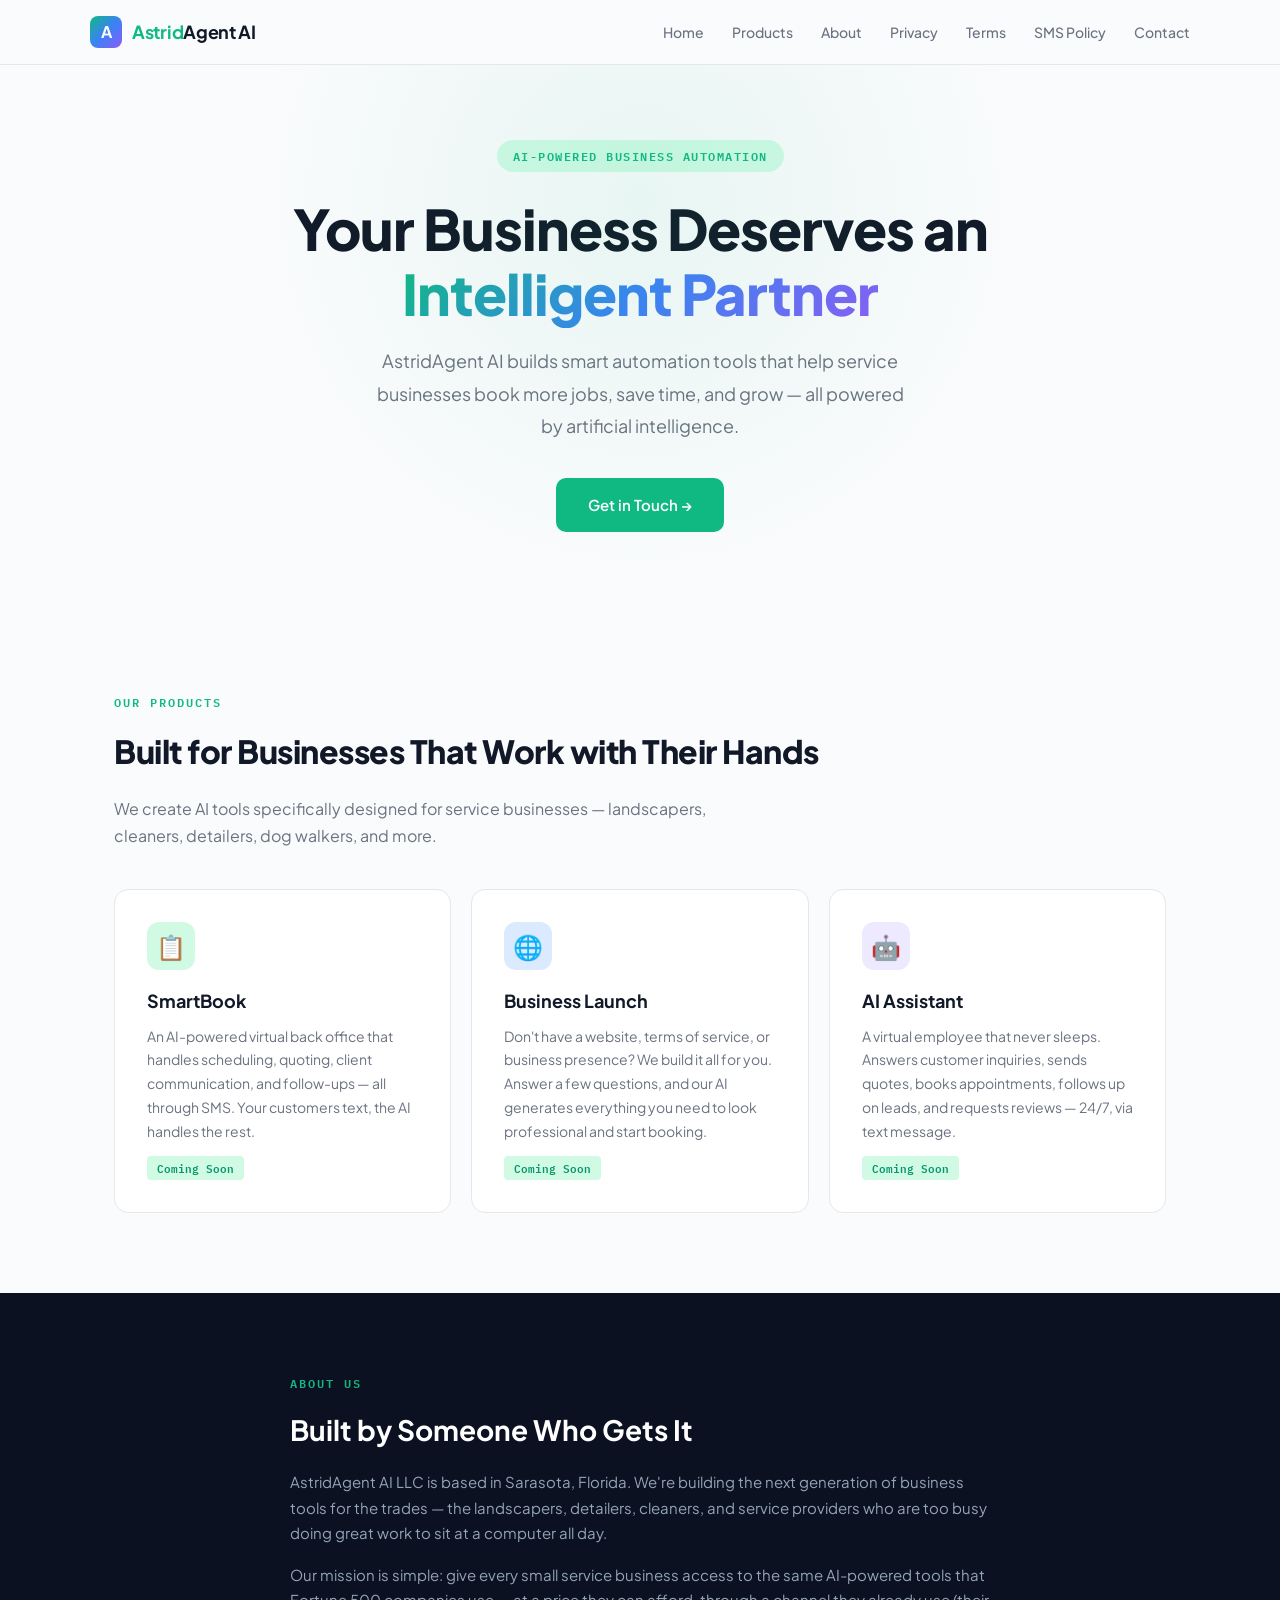
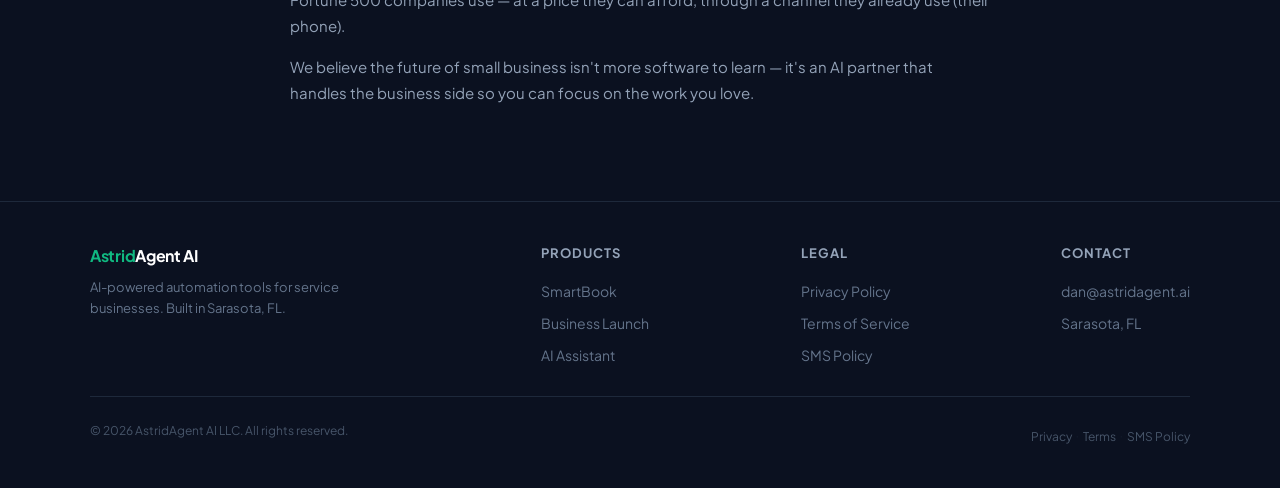
==== index.html @ f40eeb54 "AstridAgent.ai website with privacy, terms, and SMS policy" ====
<!DOCTYPE html>
<html lang="en">
<head>
<meta charset="UTF-8">
<meta name="viewport" content="width=device-width, initial-scale=1.0">
<title>AstridAgent AI — Intelligent Automation for Business</title>
<meta name="description" content="AstridAgent AI builds intelligent automation solutions that help service businesses operate, grow, and scale with AI-powered tools.">
<link href="https://fonts.googleapis.com/css2?family=IBM+Plex+Mono:wght@400;500;600&family=Plus+Jakarta+Sans:wght@300;400;500;600;700;800&display=swap" rel="stylesheet">
<style>
:root{--bg:#FAFBFC;--bg-dark:#0B1120;--card:#FFF;--border:#E5E7EB;--text:#111827;--dim:#6B7280;--light:#9CA3AF;--green:#10B981;--green-d:#059669;--green-l:#D1FAE5;--blue:#3B82F6;--purple:#8B5CF6;--grad:linear-gradient(135deg,#10B981,#3B82F6,#8B5CF6)}
*{margin:0;padding:0;box-sizing:border-box}
body{font-family:'Plus Jakarta Sans',sans-serif;color:var(--text);line-height:1.7;background:var(--bg)}
nav{position:fixed;top:0;width:100%;background:rgba(250,251,252,0.92);backdrop-filter:blur(12px);border-bottom:1px solid var(--border);z-index:1000;padding:0 24px}
.nav-i{max-width:1100px;margin:0 auto;display:flex;justify-content:space-between;align-items:center;height:64px}
.nav-l{display:flex;align-items:center;gap:10px;text-decoration:none;color:var(--text)}
.nav-l-i{width:32px;height:32px;background:var(--grad);border-radius:8px;display:flex;align-items:center;justify-content:center;color:#fff;font-weight:700;font-size:16px}
.nav-l-t{font-weight:700;font-size:18px;letter-spacing:-0.3px}
.nav-l-t span{color:var(--green)}
.nav-k{display:flex;gap:28px;list-style:none}
.nav-k a{text-decoration:none;color:var(--dim);font-size:14px;font-weight:500;transition:color 0.15s}
.nav-k a:hover{color:var(--text)}
.ham{display:none;background:none;border:none;font-size:24px;cursor:pointer;color:var(--text)}
.hero{padding:140px 24px 80px;text-align:center;position:relative;overflow:hidden}
.hero::before{content:'';position:absolute;top:-200px;left:50%;transform:translateX(-50%);width:800px;height:800px;background:radial-gradient(circle,rgba(16,185,129,0.08),transparent 70%);pointer-events:none}
.h-b{display:inline-block;font-family:'IBM Plex Mono',monospace;font-size:12px;font-weight:600;letter-spacing:1.5px;text-transform:uppercase;color:var(--green);background:var(--green-l);padding:6px 16px;border-radius:20px;margin-bottom:24px}
.hero h1{font-size:clamp(36px,5vw,56px);font-weight:800;letter-spacing:-1px;line-height:1.15;max-width:700px;margin:0 auto 20px}
.hero h1 .gr{background:var(--grad);-webkit-background-clip:text;-webkit-text-fill-color:transparent}
.hero p{font-size:18px;color:var(--dim);max-width:550px;margin:0 auto 36px;line-height:1.8}
.cta{display:inline-flex;align-items:center;gap:8px;padding:14px 32px;background:var(--green);color:#fff;border:none;border-radius:10px;font-size:15px;font-weight:600;text-decoration:none;transition:background 0.2s;cursor:pointer;font-family:'Plus Jakarta Sans',sans-serif}
.cta:hover{background:var(--green-d)}
.sec{padding:80px 24px;max-width:1100px;margin:0 auto}
.sec-l{font-family:'IBM Plex Mono',monospace;font-size:12px;font-weight:600;letter-spacing:2px;text-transform:uppercase;color:var(--green);margin-bottom:12px}
.sec h2{font-size:32px;font-weight:800;letter-spacing:-0.5px;margin-bottom:16px}
.sec>p{font-size:16px;color:var(--dim);max-width:600px;margin-bottom:40px}
.pg{display:grid;grid-template-columns:repeat(auto-fit,minmax(300px,1fr));gap:20px}
.pc{background:var(--card);border:1px solid var(--border);border-radius:14px;padding:32px;transition:border-color 0.2s,box-shadow 0.2s}
.pc:hover{border-color:var(--green);box-shadow:0 8px 30px rgba(16,185,129,0.08)}
.pi{width:48px;height:48px;border-radius:12px;display:flex;align-items:center;justify-content:center;font-size:24px;margin-bottom:16px}
.pi.g{background:var(--green-l)}.pi.b{background:#DBEAFE}.pi.p{background:#EDE9FE}
.pc h3{font-size:18px;font-weight:700;margin-bottom:8px}
.pc p{font-size:14px;color:var(--dim)}
.pt{display:inline-block;font-family:'IBM Plex Mono',monospace;font-size:11px;font-weight:600;padding:3px 10px;border-radius:4px;margin-top:12px;background:var(--green-l);color:var(--green-d)}
.about{background:var(--bg-dark);color:#fff;padding:80px 24px}
.about-i{max-width:700px;margin:0 auto}
.about-i .sec-l{color:var(--green)}
.about-i h2{color:#fff;font-size:28px;margin-bottom:16px}
.about-i p{color:#94A3B8;font-size:15px;margin-bottom:16px}
footer{background:var(--bg-dark);border-top:1px solid #1E293B;padding:40px 24px}
.f-i{max-width:1100px;margin:0 auto;display:flex;justify-content:space-between;align-items:flex-start;flex-wrap:wrap;gap:32px}
.f-b{max-width:300px}
.f-b p{font-size:13px;color:#64748B;line-height:1.6;margin-top:8px}
.f-l h4{font-size:13px;font-weight:700;color:#94A3B8;text-transform:uppercase;letter-spacing:1px;margin-bottom:12px}
.f-l a{display:block;font-size:14px;color:#64748B;text-decoration:none;padding:4px 0;transition:color 0.15s}
.f-l a:hover{color:#fff}
.f-bt{max-width:1100px;margin:24px auto 0;padding-top:24px;border-top:1px solid #1E293B;display:flex;justify-content:space-between;flex-wrap:wrap;gap:12px}
.f-bt p,.f-bt a{font-size:12px;color:#475569;text-decoration:none}
.f-bt a:hover{color:#94A3B8}
.lp{padding:100px 24px 80px;max-width:800px;margin:0 auto;display:none}
.lp.active{display:block}
.lp h1{font-size:32px;font-weight:800;margin-bottom:8px}
.lp .up{font-size:13px;color:var(--light);margin-bottom:32px}
.lp h2{font-size:20px;font-weight:700;margin-top:32px;margin-bottom:12px}
.lp p,.lp li{font-size:15px;color:var(--dim);margin-bottom:12px;line-height:1.8}
.lp ul{padding-left:24px;margin-bottom:16px}
.lp li{margin-bottom:6px}
#page-home{display:block}
.pgc{display:none}.pgc.active{display:block}
@media(max-width:768px){.nav-k{display:none}.ham{display:block}.nav-k.open{display:flex;flex-direction:column;position:absolute;top:64px;left:0;right:0;background:var(--bg);border-bottom:1px solid var(--border);padding:16px 24px;gap:16px}.f-i{flex-direction:column}}
</style>
</head>
<body>
<nav><div class="nav-i">
<a href="#" class="nav-l" onclick="sp('home')"><div class="nav-l-i">A</div><div class="nav-l-t"><span>Astrid</span>Agent AI</div></a>
<ul class="nav-k" id="nk">
<li><a href="#" onclick="sp('home')">Home</a></li>
<li><a href="#products">Products</a></li>
<li><a href="#about">About</a></li>
<li><a href="#" onclick="sp('privacy')">Privacy</a></li>
<li><a href="#" onclick="sp('terms')">Terms</a></li>
<li><a href="#" onclick="sp('sms')">SMS Policy</a></li>
<li><a href="mailto:dan@astridagent.ai">Contact</a></li>
</ul>
<button class="ham" onclick="document.getElementById('nk').classList.toggle('open')">&#9776;</button>
</div></nav>

<div id="page-home" class="pgc active">
<section class="hero">
<div class="h-b">AI-Powered Business Automation</div>
<h1>Your Business Deserves an <span class="gr">Intelligent Partner</span></h1>
<p>AstridAgent AI builds smart automation tools that help service businesses book more jobs, save time, and grow — all powered by artificial intelligence.</p>
<a href="mailto:dan@astridagent.ai" class="cta">Get in Touch &rarr;</a>
</section>
<section class="sec" id="products">
<div class="sec-l">Our Products</div>
<h2>Built for Businesses That Work with Their Hands</h2>
<p>We create AI tools specifically designed for service businesses — landscapers, cleaners, detailers, dog walkers, and more.</p>
<div class="pg">
<div class="pc"><div class="pi g">📋</div><h3>SmartBook</h3><p>An AI-powered virtual back office that handles scheduling, quoting, client communication, and follow-ups — all through SMS. Your customers text, the AI handles the rest.</p><span class="pt">Coming Soon</span></div>
<div class="pc"><div class="pi b">🌐</div><h3>Business Launch</h3><p>Don't have a website, terms of service, or business presence? We build it all for you. Answer a few questions, and our AI generates everything you need to look professional and start booking.</p><span class="pt">Coming Soon</span></div>
<div class="pc"><div class="pi p">🤖</div><h3>AI Assistant</h3><p>A virtual employee that never sleeps. Answers customer inquiries, sends quotes, books appointments, follows up on leads, and requests reviews — 24/7, via text message.</p><span class="pt">Coming Soon</span></div>
</div>
</section>
<section class="about" id="about"><div class="about-i">
<div class="sec-l">About Us</div>
<h2>Built by Someone Who Gets It</h2>
<p>AstridAgent AI LLC is based in Sarasota, Florida. We're building the next generation of business tools for the trades — the landscapers, detailers, cleaners, and service providers who are too busy doing great work to sit at a computer all day.</p>
<p>Our mission is simple: give every small service business access to the same AI-powered tools that Fortune 500 companies use — at a price they can afford, through a channel they already use (their phone).</p>
<p>We believe the future of small business isn't more software to learn — it's an AI partner that handles the business side so you can focus on the work you love.</p>
</div></section>
</div>

<div id="page-privacy" class="pgc lp">
<h1>Privacy Policy</h1>
<p class="up">Last Updated: March 29, 2026</p>
<p>AstridAgent AI LLC ("AstridAgent AI," "we," "our," or "us") is committed to protecting the privacy of our users, customers, and website visitors. This Privacy Policy explains how we collect, use, disclose, and safeguard your information when you visit our website at astridagent.ai, use our products and services (including SmartBook), or communicate with us via SMS, email, or other channels.</p>
<h2>1. Information We Collect</h2>
<p>We may collect the following types of information:</p>
<ul>
<li><strong>Personal Information:</strong> Name, email address, phone number, business name, business address, and other information you provide when signing up for our services or contacting us.</li>
<li><strong>Business Information:</strong> Services offered, pricing, service area, business hours, and other operational data provided during onboarding.</li>
<li><strong>Communication Data:</strong> SMS messages, chat logs, and other communications processed through our platform in the course of providing our services.</li>
<li><strong>Usage Data:</strong> Information about how you interact with our website and services, including IP address, browser type, pages visited, and access times.</li>
<li><strong>Device Information:</strong> Information about the device you use to access our services, including device type, operating system, and unique device identifiers.</li>
</ul>
<h2>2. How We Use Your Information</h2>
<p>We use the information we collect to:</p>
<ul>
<li>Provide, operate, and maintain our products and services</li>
<li>Process and manage your account and subscriptions</li>
<li>Send and receive SMS messages on behalf of your business</li>
<li>Generate AI-powered responses, quotes, and scheduling for your customers</li>
<li>Improve our products, services, and user experience</li>
<li>Communicate with you about your account, updates, and support</li>
<li>Comply with legal obligations and enforce our terms of service</li>
<li>Detect, prevent, and address technical issues or fraudulent activity</li>
</ul>
<h2>3. SMS/Messaging Data</h2>
<p>Our services involve sending and receiving SMS messages on behalf of businesses that use our platform:</p>
<ul>
<li>SMS messages sent and received through our platform are stored securely to provide service continuity and conversation context.</li>
<li>Message content may be processed by AI systems to generate appropriate responses, schedule appointments, and provide quotes.</li>
<li>We do not sell SMS message data to third parties.</li>
<li>We do not use SMS message content for advertising purposes.</li>
<li>Message data is retained for as long as the business account is active, plus a reasonable period for compliance and record-keeping.</li>
<li>End users may request deletion of their data by contacting us at dan@astridagent.ai.</li>
</ul>
<h2>4. How We Share Your Information</h2>
<p>We may share your information in the following circumstances:</p>
<ul>
<li><strong>Service Providers:</strong> We work with third-party services including Twilio (SMS delivery), Anthropic (AI processing), and cloud hosting providers to deliver our services.</li>
<li><strong>Legal Requirements:</strong> We may disclose information if required by law, regulation, legal process, or governmental request.</li>
<li><strong>Business Transfers:</strong> In the event of a merger, acquisition, or sale of assets, your information may be transferred to the acquiring entity.</li>
<li><strong>With Your Consent:</strong> We may share information when you give us explicit permission.</li>
</ul>
<p>We do not sell, rent, or trade your personal information to third parties for marketing purposes.</p>
<h2>5. Data Security</h2>
<p>We implement appropriate technical and organizational security measures to protect your information against unauthorized access, alteration, disclosure, or destruction. These include encryption in transit and at rest, access controls, and regular security assessments. However, no method of transmission over the Internet is 100% secure.</p>
<h2>6. Data Retention</h2>
<p>We retain your information for as long as your account is active or as needed to provide our services. We may retain information as necessary to comply with legal obligations, resolve disputes, and enforce our agreements.</p>
<h2>7. Your Rights</h2>
<p>You have the right to:</p>
<ul>
<li>Access, correct, or delete your personal information</li>
<li>Opt out of SMS communications at any time by replying STOP</li>
<li>Request a copy of the data we hold about you</li>
<li>Withdraw consent for data processing where applicable</li>
</ul>
<p>To exercise any of these rights, contact us at dan@astridagent.ai.</p>
<h2>8. Children's Privacy</h2>
<p>Our services are not directed to individuals under the age of 18. We do not knowingly collect personal information from children.</p>
<h2>9. Changes to This Policy</h2>
<p>We may update this Privacy Policy from time to time. We will notify you of material changes by posting the new Privacy Policy on this page and updating the "Last Updated" date.</p>
<h2>10. Contact Us</h2>
<p>AstridAgent AI LLC<br>Sarasota, FL<br>Email: dan@astridagent.ai</p>
</div>

<div id="page-terms" class="pgc lp">
<h1>Terms of Service</h1>
<p class="up">Last Updated: March 29, 2026</p>
<p>Welcome to AstridAgent AI. These Terms of Service ("Terms") govern your access to and use of the services, products, and websites operated by AstridAgent AI LLC ("AstridAgent AI," "we," "our," or "us"), including the SmartBook platform and related services.</p>
<p>By accessing or using our services, you agree to be bound by these Terms. If you do not agree, do not use our services.</p>
<h2>1. Services</h2>
<p>AstridAgent AI provides AI-powered business automation tools for service businesses, including but not limited to: automated SMS-based scheduling and booking, AI-powered customer communication, quote generation, website generation, and business operations management.</p>
<h2>2. Account Registration</h2>
<p>To use our services, you must create an account and provide accurate, complete, and current information. You are responsible for maintaining the confidentiality of your account credentials and for all activities under your account.</p>
<h2>3. Acceptable Use</h2>
<p>You agree to use our services only for lawful purposes. You agree not to:</p>
<ul>
<li>Use our services for spam, unsolicited messaging, or any activity that violates TCPA and 10DLC requirements</li>
<li>Send messages to individuals who have not provided consent</li>
<li>Use our services to harass, abuse, or harm others</li>
<li>Attempt unauthorized access to our systems</li>
<li>Use our services for illegal or fraudulent activity</li>
<li>Reverse engineer or disassemble any aspect of our services</li>
</ul>
<h2>4. SMS Messaging Terms</h2>
<p>Our platform sends SMS messages on behalf of businesses. By using our SMS features:</p>
<ul>
<li>You confirm you have obtained proper consent from all message recipients per TCPA, CTIA, and carrier requirements</li>
<li>You agree to honor all opt-out requests promptly (STOP to unsubscribe)</li>
<li>You acknowledge standard message and data rates may apply to recipients</li>
<li>You agree not to send prohibited content including SHAFT content (Sex, Hate, Alcohol, Firearms, Tobacco) unless explicitly permitted</li>
<li>You understand message delivery is subject to carrier policies and cannot be guaranteed</li>
</ul>
<h2>5. Fees and Payment</h2>
<p>Certain features require payment. All fees are described on our website or in your service agreement. Fees are non-refundable except as required by law. We reserve the right to change fees upon reasonable notice.</p>
<h2>6. Intellectual Property</h2>
<p>Our services, including software, content, design, and documentation, are owned by AstridAgent AI LLC and protected by intellectual property laws. You retain ownership of all data and content you provide through our services.</p>
<h2>7. AI-Generated Content</h2>
<p>Our services use artificial intelligence to generate responses, content, and documents. While we strive for accuracy, AI-generated content may contain errors. You are responsible for reviewing and approving all AI-generated content before use.</p>
<h2>8. Limitation of Liability</h2>
<p>TO THE MAXIMUM EXTENT PERMITTED BY LAW, ASTRIDAGENT AI LLC SHALL NOT BE LIABLE FOR ANY INDIRECT, INCIDENTAL, SPECIAL, CONSEQUENTIAL, OR PUNITIVE DAMAGES ARISING FROM YOUR USE OF OUR SERVICES. OUR TOTAL LIABILITY SHALL NOT EXCEED THE AMOUNT YOU PAID US IN THE TWELVE MONTHS PRECEDING THE CLAIM.</p>
<h2>9. Disclaimer of Warranties</h2>
<p>OUR SERVICES ARE PROVIDED "AS IS" AND "AS AVAILABLE" WITHOUT WARRANTIES OF ANY KIND, EITHER EXPRESS OR IMPLIED.</p>
<h2>10. Termination</h2>
<p>We may suspend or terminate your access at any time for breach of these Terms. You may terminate your account by contacting dan@astridagent.ai.</p>
<h2>11. Governing Law</h2>
<p>These Terms are governed by the laws of the State of Florida. Disputes shall be resolved in courts located in Sarasota County, Florida.</p>
<h2>12. Changes</h2>
<p>We may modify these Terms at any time. Continued use after changes constitutes acceptance.</p>
<h2>13. Contact</h2>
<p>AstridAgent AI LLC<br>Sarasota, FL<br>Email: dan@astridagent.ai</p>
</div>

<div id="page-sms" class="pgc lp">
<h1>SMS Messaging Policy</h1>
<p class="up">Last Updated: March 29, 2026</p>
<p>This SMS Messaging Policy describes how AstridAgent AI LLC and its products (including SmartBook) use SMS text messaging to communicate with end users on behalf of the businesses that use our platform.</p>
<h2>1. SMS Consent</h2>
<p>By providing your phone number and sending a text message to a business powered by AstridAgent AI / SmartBook, you consent to receive SMS messages related to:</p>
<ul>
<li>Appointment and service scheduling confirmations</li>
<li>Service quotes and estimates</li>
<li>Appointment reminders</li>
<li>Follow-up communications related to completed services</li>
<li>Responses to your inquiries</li>
<li>Review requests</li>
</ul>
<h2>2. Message Frequency</h2>
<p>Message frequency varies based on your interactions. Automated reminders are typically limited to 1-2 messages per scheduled appointment.</p>
<h2>3. Opting Out</h2>
<p>You can opt out at any time by replying <strong>STOP</strong> to any message. You will receive one confirmation and no further messages. To resume, text <strong>START</strong>.</p>
<h2>4. Help</h2>
<p>For help, reply <strong>HELP</strong> to any message, or contact dan@astridagent.ai.</p>
<h2>5. Costs</h2>
<p>Standard message and data rates may apply. AstridAgent AI does not charge end users for receiving SMS messages.</p>
<h2>6. Carriers</h2>
<p>Messages are sent via major US carriers including AT&T, T-Mobile, Verizon, and Sprint. Delivery is subject to carrier availability.</p>
<h2>7. Privacy</h2>
<p>Your phone number and message data are handled per our <a href="#" onclick="sp('privacy')">Privacy Policy</a>. We do not sell or share your phone number with third parties for marketing.</p>
<h2>8. Contact</h2>
<p>AstridAgent AI LLC<br>Sarasota, FL<br>Email: dan@astridagent.ai<br>Website: https://astridagent.ai</p>
</div>

<footer>
<div class="f-i">
<div class="f-b"><div class="nav-l-t" style="color:#fff;font-size:16px"><span style="color:#10B981">Astrid</span>Agent AI</div><p>AI-powered automation tools for service businesses. Built in Sarasota, FL.</p></div>
<div class="f-l"><h4>Products</h4><a href="#" onclick="sp('home')">SmartBook</a><a href="#" onclick="sp('home')">Business Launch</a><a href="#" onclick="sp('home')">AI Assistant</a></div>
<div class="f-l"><h4>Legal</h4><a href="#" onclick="sp('privacy')">Privacy Policy</a><a href="#" onclick="sp('terms')">Terms of Service</a><a href="#" onclick="sp('sms')">SMS Policy</a></div>
<div class="f-l"><h4>Contact</h4><a href="mailto:dan@astridagent.ai">dan@astridagent.ai</a><a href="#">Sarasota, FL</a></div>
</div>
<div class="f-bt"><p>&copy; 2026 AstridAgent AI LLC. All rights reserved.</p><div><a href="#" onclick="sp('privacy')">Privacy</a> &middot; <a href="#" onclick="sp('terms')">Terms</a> &middot; <a href="#" onclick="sp('sms')">SMS Policy</a></div></div>
</footer>
<script>function sp(p){document.querySelectorAll('.pgc').forEach(e=>e.classList.remove('active'));document.getElementById('page-'+p).classList.add('active');window.scrollTo({top:0,behavior:'smooth'});document.getElementById('nk').classList.remove('open')}</script>
</body>
</html>
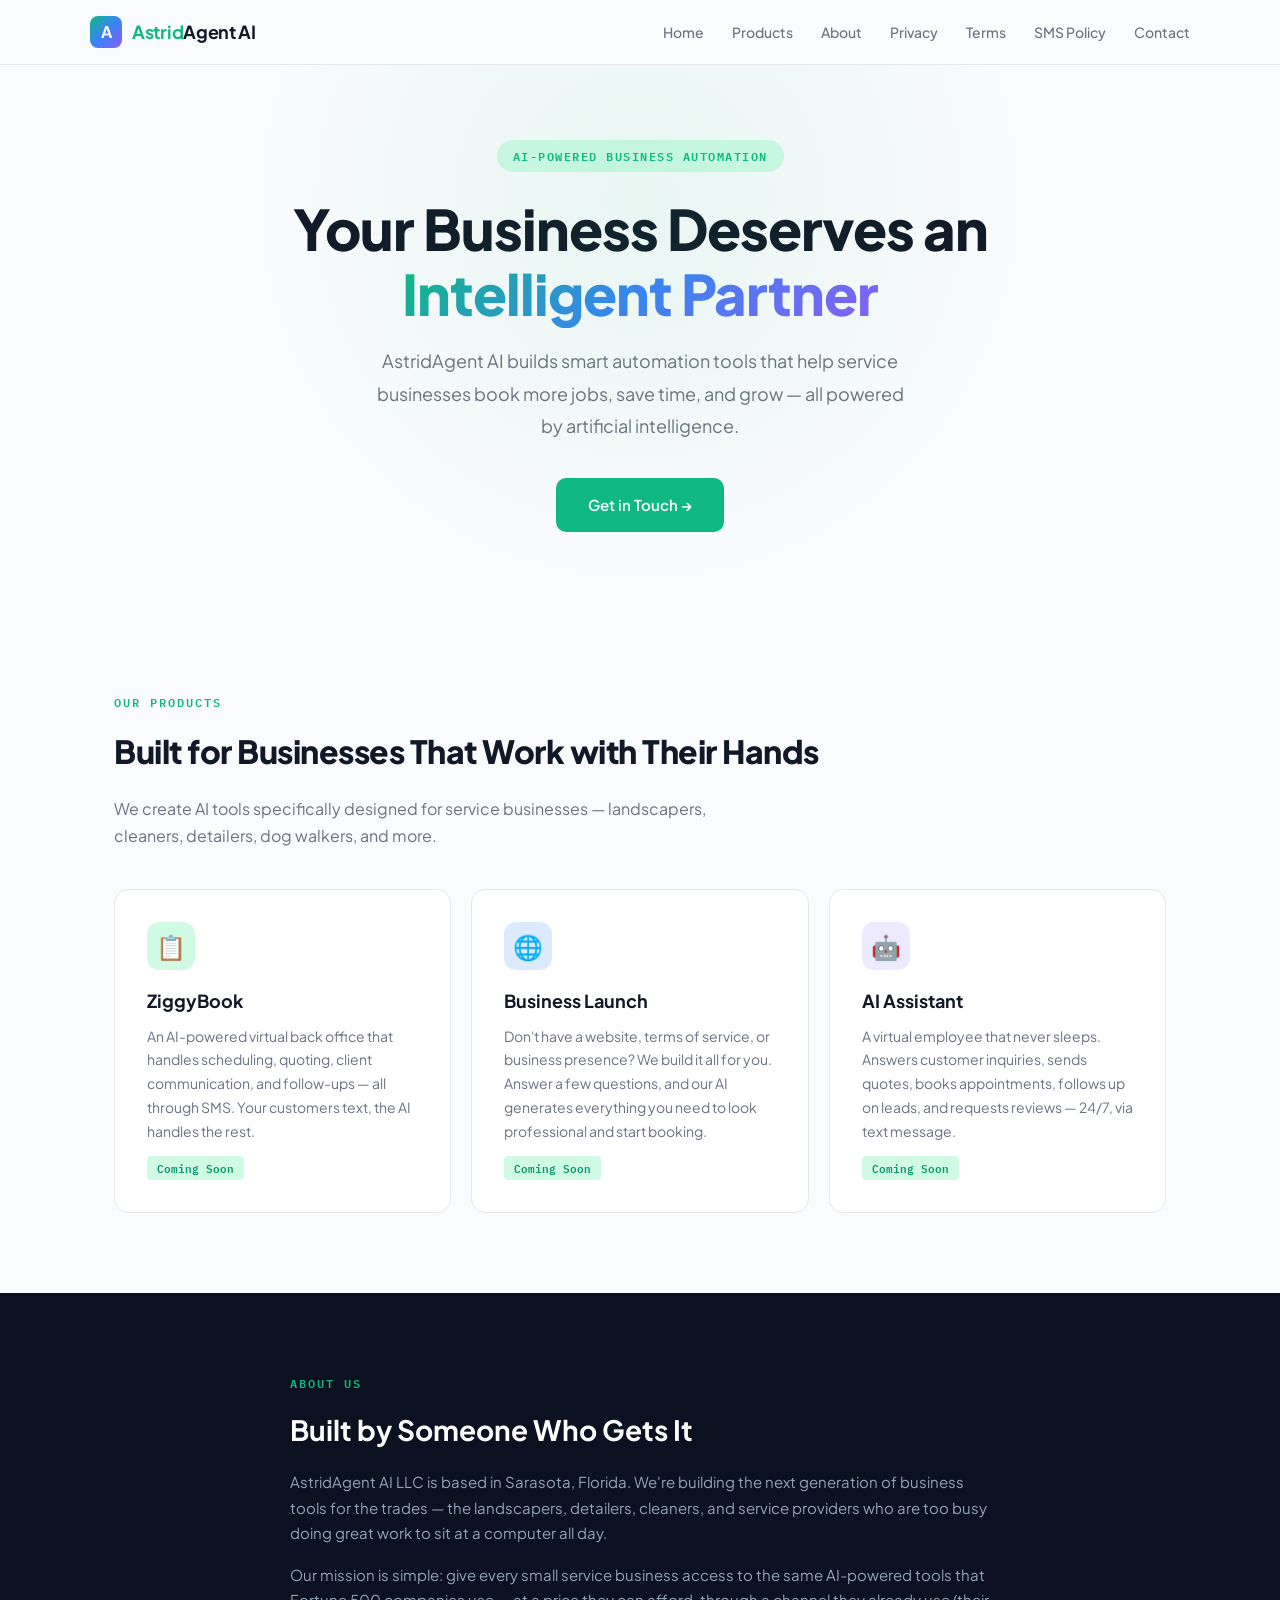
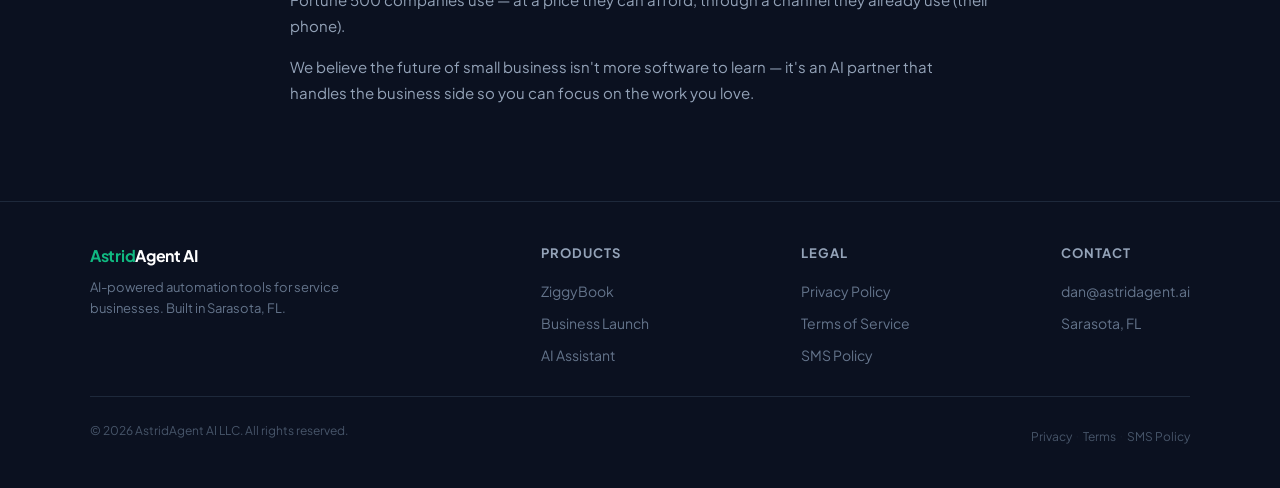
==== commit 07512258: "Policies: A2P 10DLC compliance fixes + SmartBook → ZiggyBook rebrand The privacy / terms / SMS-polic" ====
--- a/index.html
+++ b/index.html
@@ -95,7 +95,7 @@
 <h2>Built for Businesses That Work with Their Hands</h2>
 <p>We create AI tools specifically designed for service businesses — landscapers, cleaners, detailers, dog walkers, and more.</p>
 <div class="pg">
-<div class="pc"><div class="pi g">📋</div><h3>SmartBook</h3><p>An AI-powered virtual back office that handles scheduling, quoting, client communication, and follow-ups — all through SMS. Your customers text, the AI handles the rest.</p><span class="pt">Coming Soon</span></div>
+<div class="pc"><div class="pi g">📋</div><h3>ZiggyBook</h3><p>An AI-powered virtual back office that handles scheduling, quoting, client communication, and follow-ups — all through SMS. Your customers text, the AI handles the rest.</p><span class="pt">Coming Soon</span></div>
 <div class="pc"><div class="pi b">🌐</div><h3>Business Launch</h3><p>Don't have a website, terms of service, or business presence? We build it all for you. Answer a few questions, and our AI generates everything you need to look professional and start booking.</p><span class="pt">Coming Soon</span></div>
 <div class="pc"><div class="pi p">🤖</div><h3>AI Assistant</h3><p>A virtual employee that never sleeps. Answers customer inquiries, sends quotes, books appointments, follows up on leads, and requests reviews — 24/7, via text message.</p><span class="pt">Coming Soon</span></div>
 </div>
@@ -111,8 +111,8 @@
 
 <div id="page-privacy" class="pgc lp">
 <h1>Privacy Policy</h1>
-<p class="up">Last Updated: March 29, 2026</p>
-<p>AstridAgent AI LLC ("AstridAgent AI," "we," "our," or "us") is committed to protecting the privacy of our users, customers, and website visitors. This Privacy Policy explains how we collect, use, disclose, and safeguard your information when you visit our website at astridagent.ai, use our products and services (including SmartBook), or communicate with us via SMS, email, or other channels.</p>
+<p class="up">Last Updated: May 9, 2026</p>
+<p>AstridAgent AI LLC ("AstridAgent AI," "we," "our," or "us") is committed to protecting the privacy of our users, customers, and website visitors. This Privacy Policy explains how we collect, use, disclose, and safeguard your information when you visit our website at astridagent.ai, use our products and services (including ZiggyBook), or communicate with us via SMS, email, or other channels.</p>
 <h2>1. Information We Collect</h2>
 <p>We may collect the following types of information:</p>
 <ul>
@@ -153,6 +153,7 @@
 <li><strong>With Your Consent:</strong> We may share information when you give us explicit permission.</li>
 </ul>
 <p>We do not sell, rent, or trade your personal information to third parties for marketing purposes.</p>
+<p><strong>Mobile information and SMS opt-in consent are treated separately and never shared.</strong> Your phone number, the content of your SMS messages with an AstridAgent AI / ZiggyBook number, and the record of your opt-in consent are excluded from any of the data-sharing categories described above. This information will not be shared or sold to third parties or affiliates for marketing or promotional purposes — ever, at any time. This carve-out applies to the entire CTIA category of "text messaging originator opt-in data and consent."</p>
 <h2>5. Data Security</h2>
 <p>We implement appropriate technical and organizational security measures to protect your information against unauthorized access, alteration, disclosure, or destruction. These include encryption in transit and at rest, access controls, and regular security assessments. However, no method of transmission over the Internet is 100% secure.</p>
 <h2>6. Data Retention</h2>
@@ -176,8 +177,8 @@
 
 <div id="page-terms" class="pgc lp">
 <h1>Terms of Service</h1>
-<p class="up">Last Updated: March 29, 2026</p>
-<p>Welcome to AstridAgent AI. These Terms of Service ("Terms") govern your access to and use of the services, products, and websites operated by AstridAgent AI LLC ("AstridAgent AI," "we," "our," or "us"), including the SmartBook platform and related services.</p>
+<p class="up">Last Updated: May 9, 2026</p>
+<p>Welcome to AstridAgent AI. These Terms of Service ("Terms") govern your access to and use of the services, products, and websites operated by AstridAgent AI LLC ("AstridAgent AI," "we," "our," or "us"), including the ZiggyBook platform and related services.</p>
 <p>By accessing or using our services, you agree to be bound by these Terms. If you do not agree, do not use our services.</p>
 <h2>1. Services</h2>
 <p>AstridAgent AI provides AI-powered business automation tools for service businesses, including but not limited to: automated SMS-based scheduling and booking, AI-powered customer communication, quote generation, website generation, and business operations management.</p>
@@ -198,10 +199,11 @@
 <ul>
 <li>You confirm you have obtained proper consent from all message recipients per TCPA, CTIA, and carrier requirements</li>
 <li>You agree to honor all opt-out requests promptly (STOP to unsubscribe)</li>
-<li>You acknowledge standard message and data rates may apply to recipients</li>
+<li>You acknowledge message and data rates may apply to recipients</li>
 <li>You agree not to send prohibited content including SHAFT content (Sex, Hate, Alcohol, Firearms, Tobacco) unless explicitly permitted</li>
 <li>You understand message delivery is subject to carrier policies and cannot be guaranteed</li>
 </ul>
+<p>Carriers are not liable for any delayed or undelivered messages.</p>
 <h2>5. Fees and Payment</h2>
 <p>Certain features require payment. All fees are described on our website or in your service agreement. Fees are non-refundable except as required by law. We reserve the right to change fees upon reasonable notice.</p>
 <h2>6. Intellectual Property</h2>
@@ -224,10 +226,10 @@
 
 <div id="page-sms" class="pgc lp">
 <h1>SMS Messaging Policy</h1>
-<p class="up">Last Updated: March 29, 2026</p>
-<p>This SMS Messaging Policy describes how AstridAgent AI LLC and its products (including SmartBook) use SMS text messaging to communicate with end users on behalf of the businesses that use our platform.</p>
+<p class="up">Last Updated: May 9, 2026</p>
+<p>This SMS Messaging Policy describes how AstridAgent AI LLC and its products (including ZiggyBook) use SMS text messaging to communicate with end users on behalf of the businesses that use our platform.</p>
 <h2>1. SMS Consent</h2>
-<p>By providing your phone number and sending a text message to a business powered by AstridAgent AI / SmartBook, you consent to receive SMS messages related to:</p>
+<p>By providing your phone number and sending a text message to a business powered by AstridAgent AI / ZiggyBook, you consent to receive SMS messages related to:</p>
 <ul>
 <li>Appointment and service scheduling confirmations</li>
 <li>Service quotes and estimates</li>
@@ -243,9 +245,9 @@
 <h2>4. Help</h2>
 <p>For help, reply <strong>HELP</strong> to any message, or contact dan@astridagent.ai.</p>
 <h2>5. Costs</h2>
-<p>Standard message and data rates may apply. AstridAgent AI does not charge end users for receiving SMS messages.</p>
+<p>Message and data rates may apply. AstridAgent AI does not charge end users for receiving SMS messages; any message or data charges come from your mobile carrier under your existing phone plan.</p>
 <h2>6. Carriers</h2>
-<p>Messages are sent via major US carriers including AT&T, T-Mobile, Verizon, and Sprint. Delivery is subject to carrier availability.</p>
+<p>Messages are sent via major US carriers including AT&T, T-Mobile, and Verizon. Delivery is subject to carrier availability.</p>
 <h2>7. Privacy</h2>
 <p>Your phone number and message data are handled per our <a href="#" onclick="sp('privacy')">Privacy Policy</a>. We do not sell or share your phone number with third parties for marketing.</p>
 <h2>8. Contact</h2>
@@ -255,7 +257,7 @@
 <footer>
 <div class="f-i">
 <div class="f-b"><div class="nav-l-t" style="color:#fff;font-size:16px"><span style="color:#10B981">Astrid</span>Agent AI</div><p>AI-powered automation tools for service businesses. Built in Sarasota, FL.</p></div>
-<div class="f-l"><h4>Products</h4><a href="#" onclick="sp('home')">SmartBook</a><a href="#" onclick="sp('home')">Business Launch</a><a href="#" onclick="sp('home')">AI Assistant</a></div>
+<div class="f-l"><h4>Products</h4><a href="#" onclick="sp('home')">ZiggyBook</a><a href="#" onclick="sp('home')">Business Launch</a><a href="#" onclick="sp('home')">AI Assistant</a></div>
 <div class="f-l"><h4>Legal</h4><a href="#" onclick="sp('privacy')">Privacy Policy</a><a href="#" onclick="sp('terms')">Terms of Service</a><a href="#" onclick="sp('sms')">SMS Policy</a></div>
 <div class="f-l"><h4>Contact</h4><a href="mailto:dan@astridagent.ai">dan@astridagent.ai</a><a href="#">Sarasota, FL</a></div>
 </div>
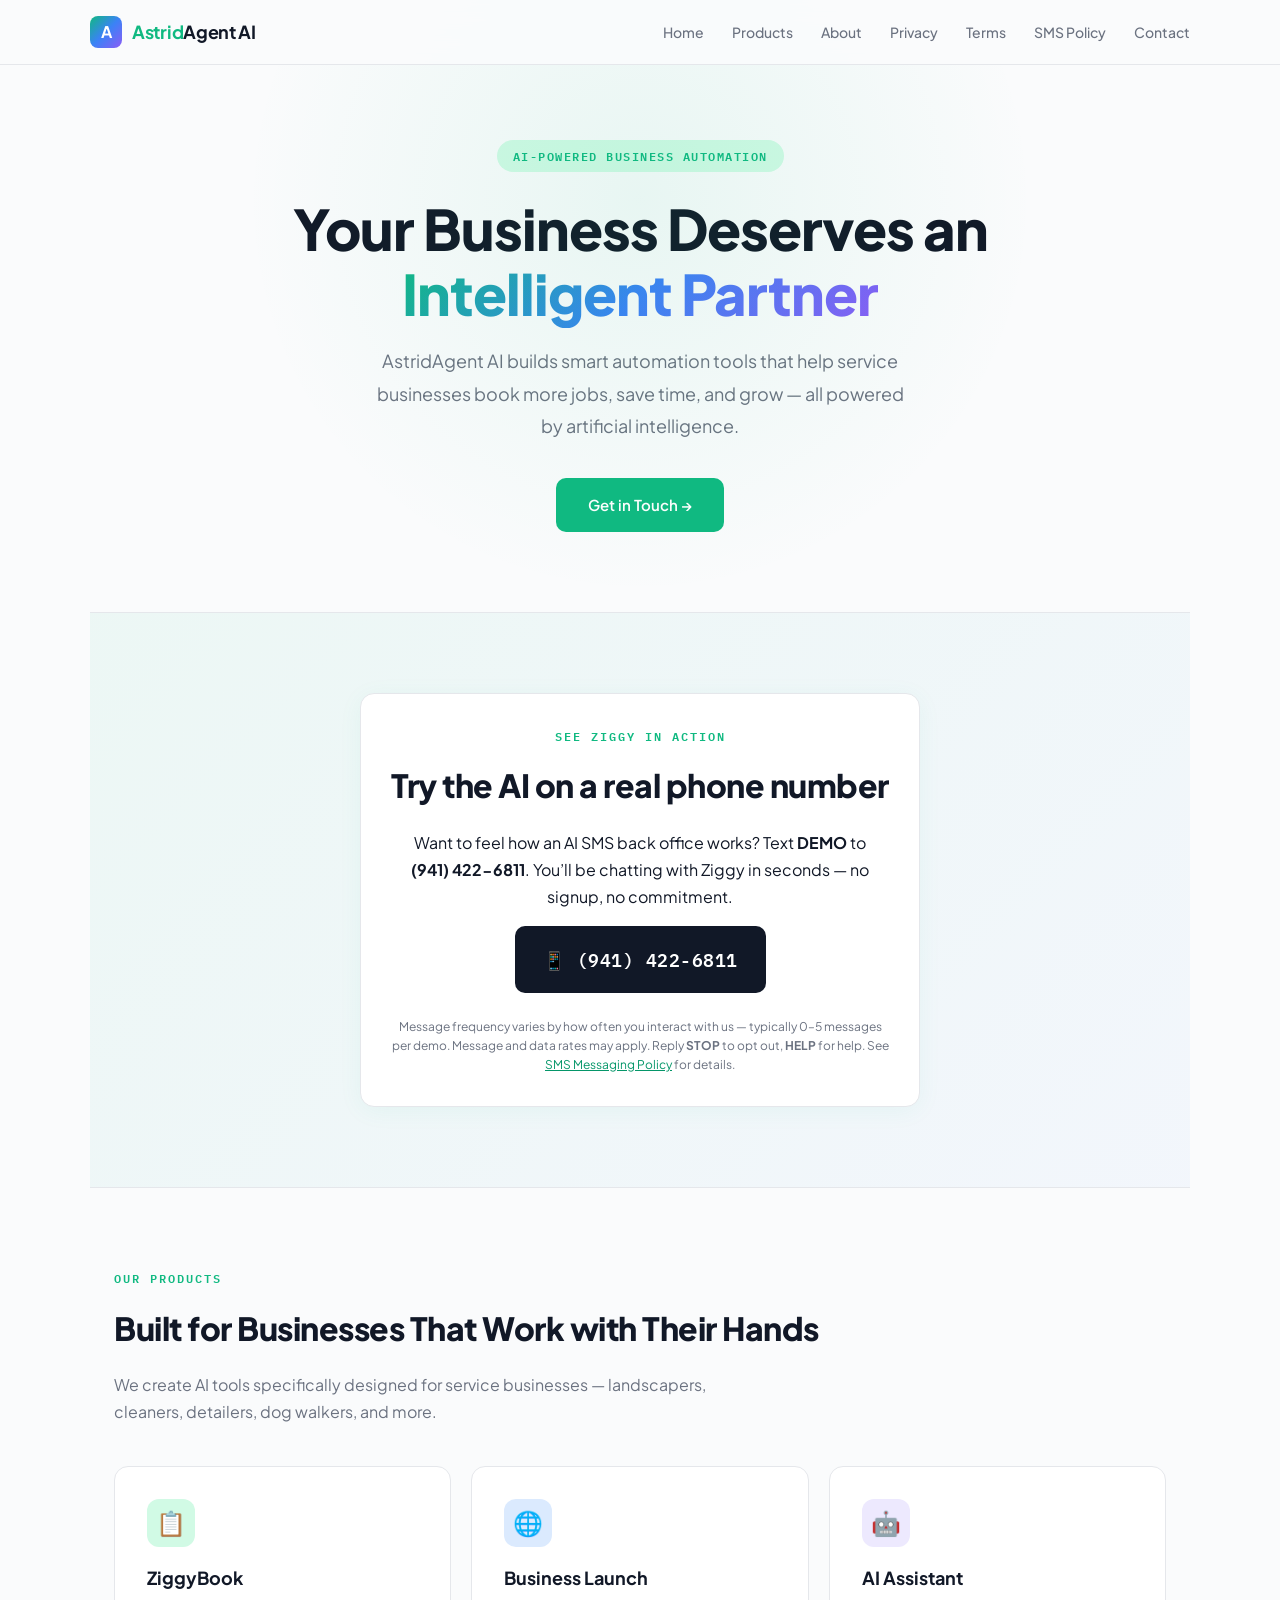
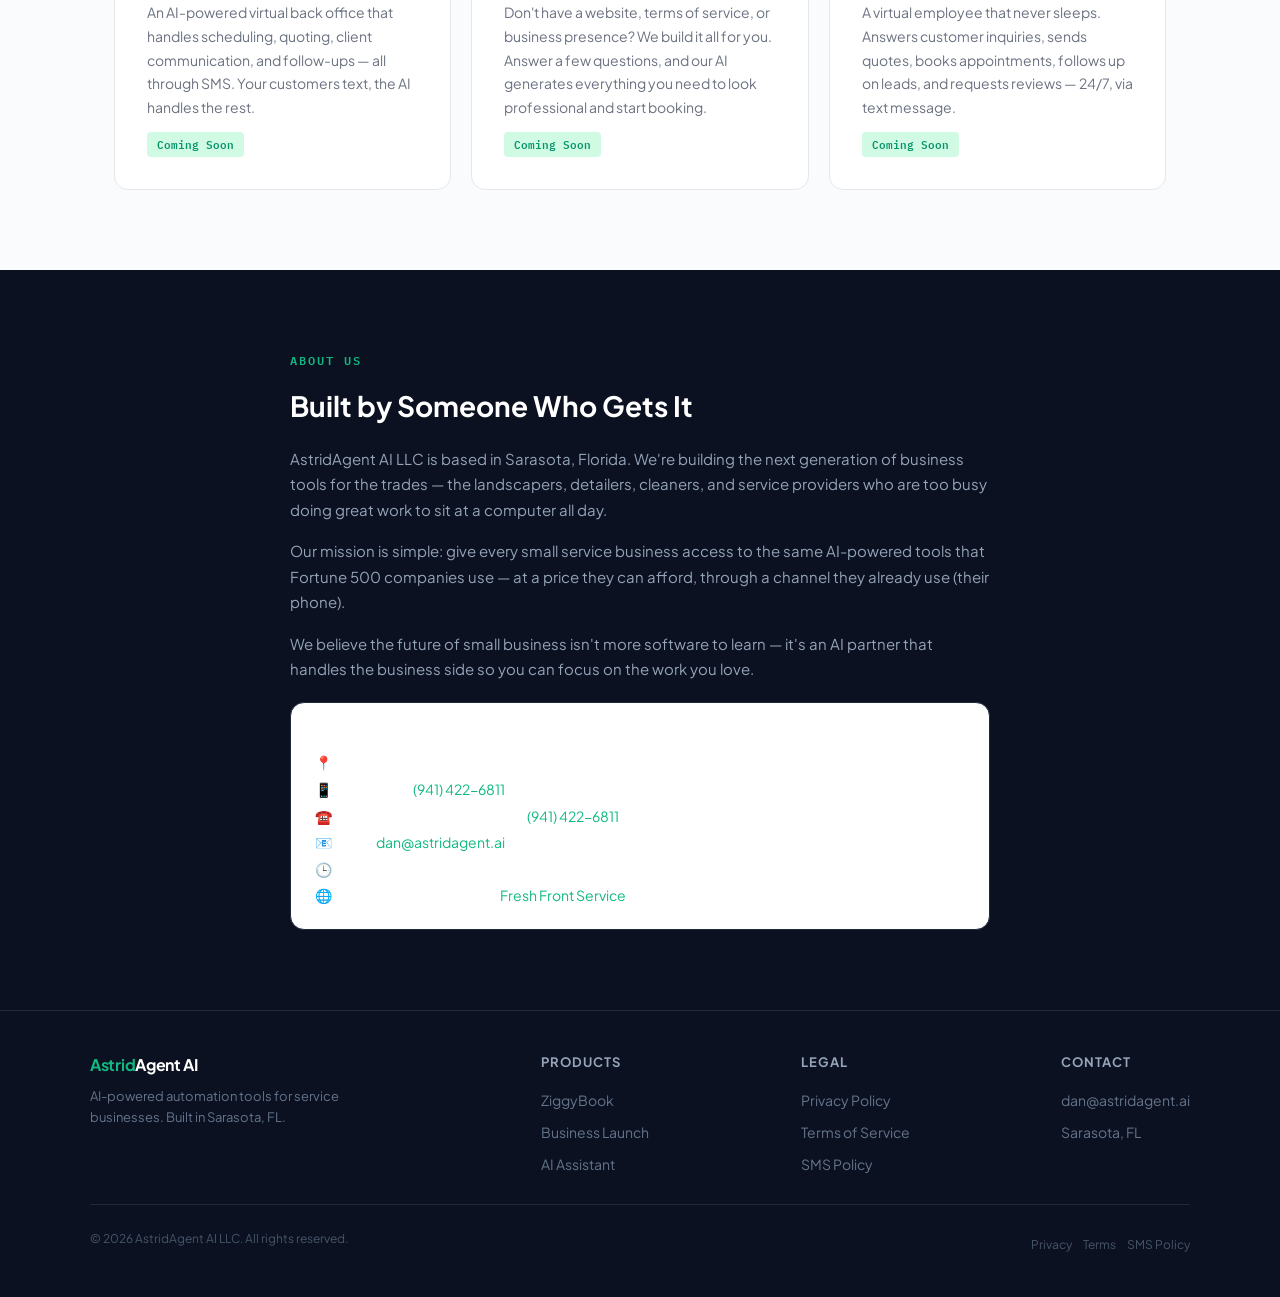
==== commit 47d4c7b0: "A2P 10DLC resubmit prep — standalone policy pages + SMS CTA + business info Response to campaign rej" ====
--- a/index.html
+++ b/index.html
@@ -55,6 +55,15 @@
 .f-bt{max-width:1100px;margin:24px auto 0;padding-top:24px;border-top:1px solid #1E293B;display:flex;justify-content:space-between;flex-wrap:wrap;gap:12px}
 .f-bt p,.f-bt a{font-size:12px;color:#475569;text-decoration:none}
 .f-bt a:hover{color:#94A3B8}
+.sms-cta{background:linear-gradient(135deg,rgba(16,185,129,0.06),rgba(59,130,246,0.04));border-top:1px solid var(--border);border-bottom:1px solid var(--border);text-align:center}
+.sms-cta .cta-card{background:var(--card);border:1px solid var(--border);border-radius:14px;padding:32px 28px;max-width:560px;margin:0 auto;box-shadow:0 4px 24px rgba(16,185,129,0.06)}
+.sms-cta .cta-number{display:inline-flex;align-items:center;gap:10px;padding:18px 28px;background:var(--text);color:#fff;border-radius:10px;font-family:'IBM Plex Mono',monospace;font-size:18px;font-weight:600;letter-spacing:0.5px;text-decoration:none;margin:8px 0 16px;transition:background 0.2s}
+.sms-cta .cta-number:hover{background:#000}
+.sms-cta .disclosure{font-size:12px;color:var(--dim);line-height:1.6;margin-top:8px}
+.sms-cta .disclosure a{color:var(--green-d);text-decoration:underline}
+.contact-card{background:var(--card);border:1px solid #1E293B;border-radius:14px;padding:20px 24px;margin-top:20px;text-align:left;font-size:14px;line-height:1.9}
+.contact-card a{color:var(--green);text-decoration:none}
+.contact-card a:hover{text-decoration:underline}
 .lp{padding:100px 24px 80px;max-width:800px;margin:0 auto;display:none}
 .lp.active{display:block}
 .lp h1{font-size:32px;font-weight:800;margin-bottom:8px}
@@ -90,6 +99,15 @@
 <p>AstridAgent AI builds smart automation tools that help service businesses book more jobs, save time, and grow — all powered by artificial intelligence.</p>
 <a href="mailto:dan@astridagent.ai" class="cta">Get in Touch &rarr;</a>
 </section>
+<section class="sec sms-cta" id="try-ziggy">
+<div class="cta-card">
+<div class="sec-l" style="text-align:center;justify-content:center">See Ziggy in action</div>
+<h2 style="text-align:center">Try the AI on a real phone number</h2>
+<p style="margin:0 auto 8px;max-width:480px">Want to feel how an AI SMS back office works? Text <strong>DEMO</strong> to <strong>(941) 422-6811</strong>. You&rsquo;ll be chatting with Ziggy in seconds &mdash; no signup, no commitment.</p>
+<a href="sms:+19414226811?body=DEMO" class="cta-number">&#128241; (941) 422-6811</a>
+<p class="disclosure">Message frequency varies by how often you interact with us &mdash; typically 0&ndash;5 messages per demo. Message and data rates may apply. Reply <strong>STOP</strong> to opt out, <strong>HELP</strong> for help. See <a href="/sms-consent.html">SMS Messaging Policy</a> for details.</p>
+</div>
+</section>
 <section class="sec" id="products">
 <div class="sec-l">Our Products</div>
 <h2>Built for Businesses That Work with Their Hands</h2>
@@ -106,6 +124,15 @@
 <p>AstridAgent AI LLC is based in Sarasota, Florida. We're building the next generation of business tools for the trades — the landscapers, detailers, cleaners, and service providers who are too busy doing great work to sit at a computer all day.</p>
 <p>Our mission is simple: give every small service business access to the same AI-powered tools that Fortune 500 companies use — at a price they can afford, through a channel they already use (their phone).</p>
 <p>We believe the future of small business isn't more software to learn — it's an AI partner that handles the business side so you can focus on the work you love.</p>
+<div class="contact-card">
+<strong style="color:#fff">AstridAgent AI LLC</strong><br>
+&#128205; Sarasota, Florida<br>
+&#128241; Demo SMS: <a href="sms:+19414226811?body=DEMO">(941) 422-6811</a> &mdash; text DEMO to chat with Ziggy<br>
+&#9742;&#65039; Customer service voice/text: <a href="tel:+19414226811">(941) 422-6811</a><br>
+&#128231; Email: <a href="mailto:dan@astridagent.ai">dan@astridagent.ai</a><br>
+&#128338; Business hours: Mon&ndash;Fri 9am&ndash;5pm Eastern<br>
+&#127760; Active customers include <a href="https://freshfrontservice.com" target="_blank" rel="noopener">Fresh Front Service</a> (Sarasota, FL &mdash; lawn care &amp; landscaping)
+</div>
 </div></section>
 </div>
 
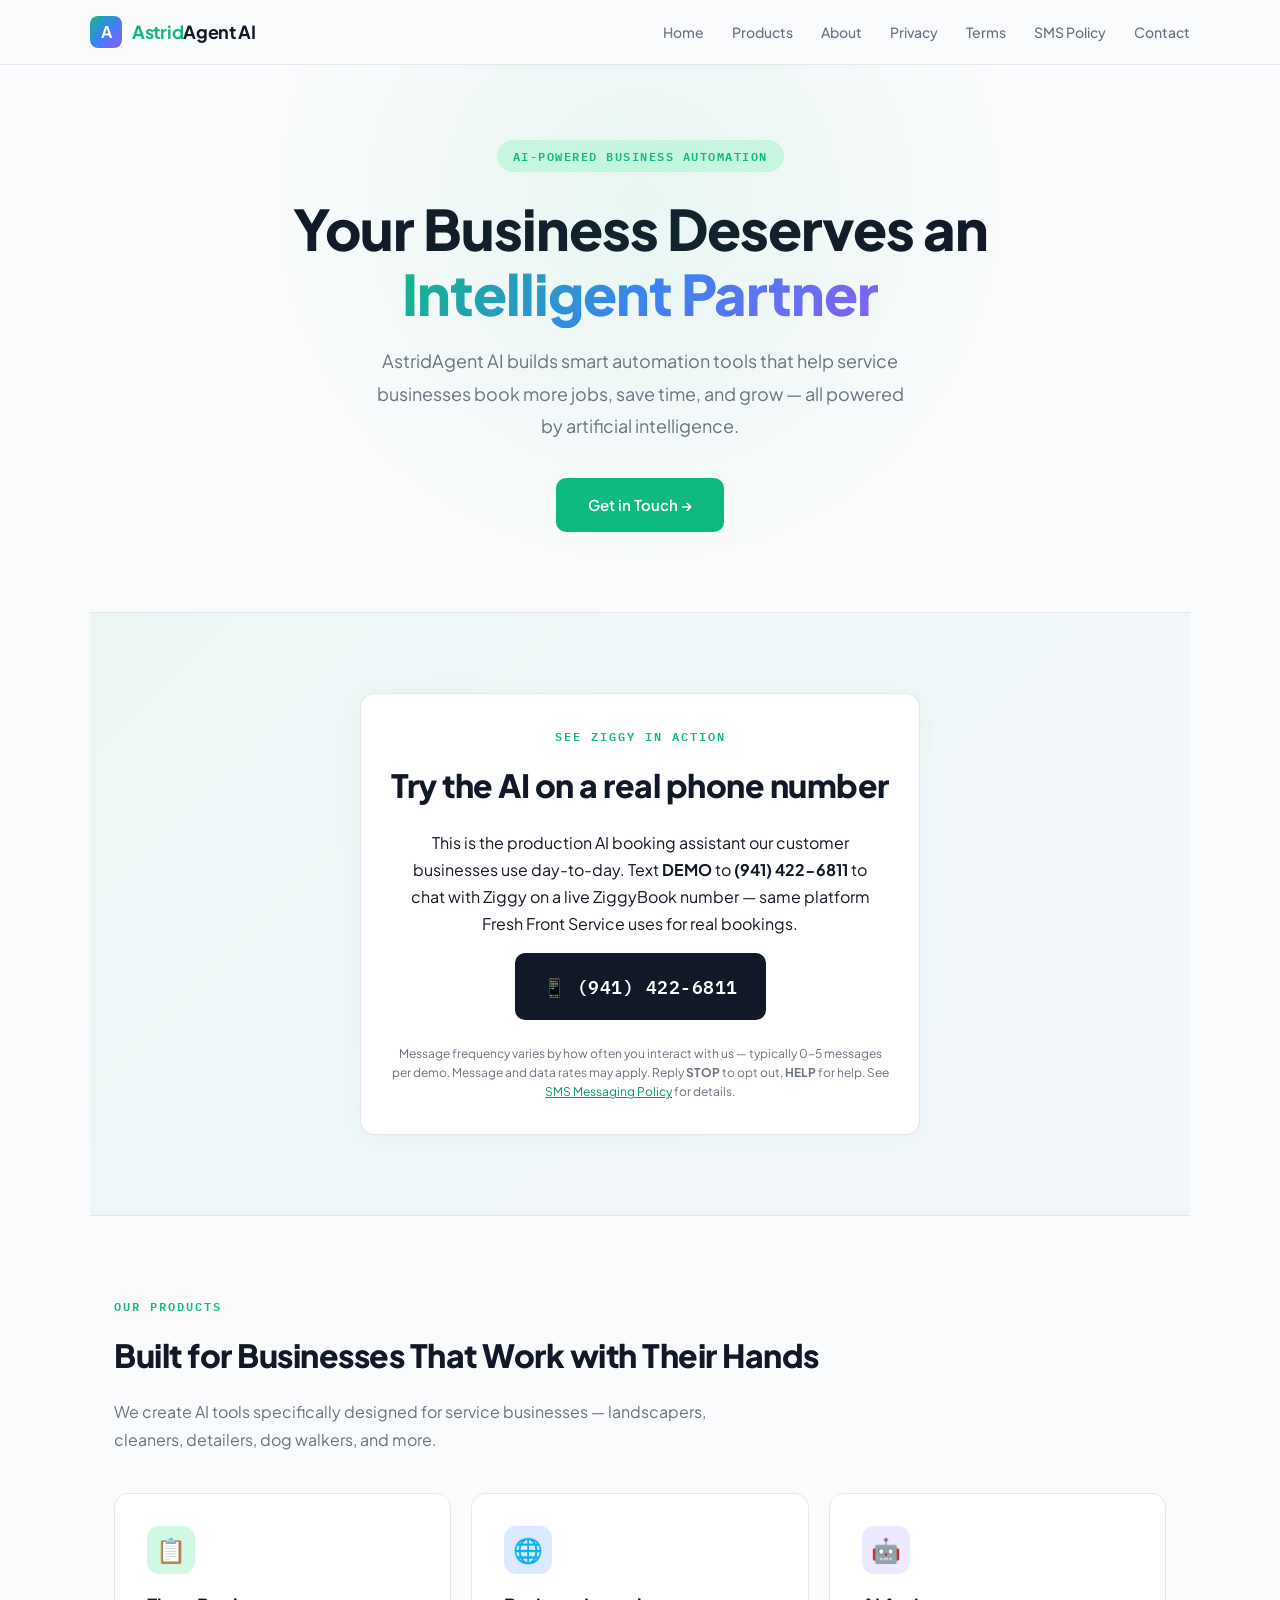
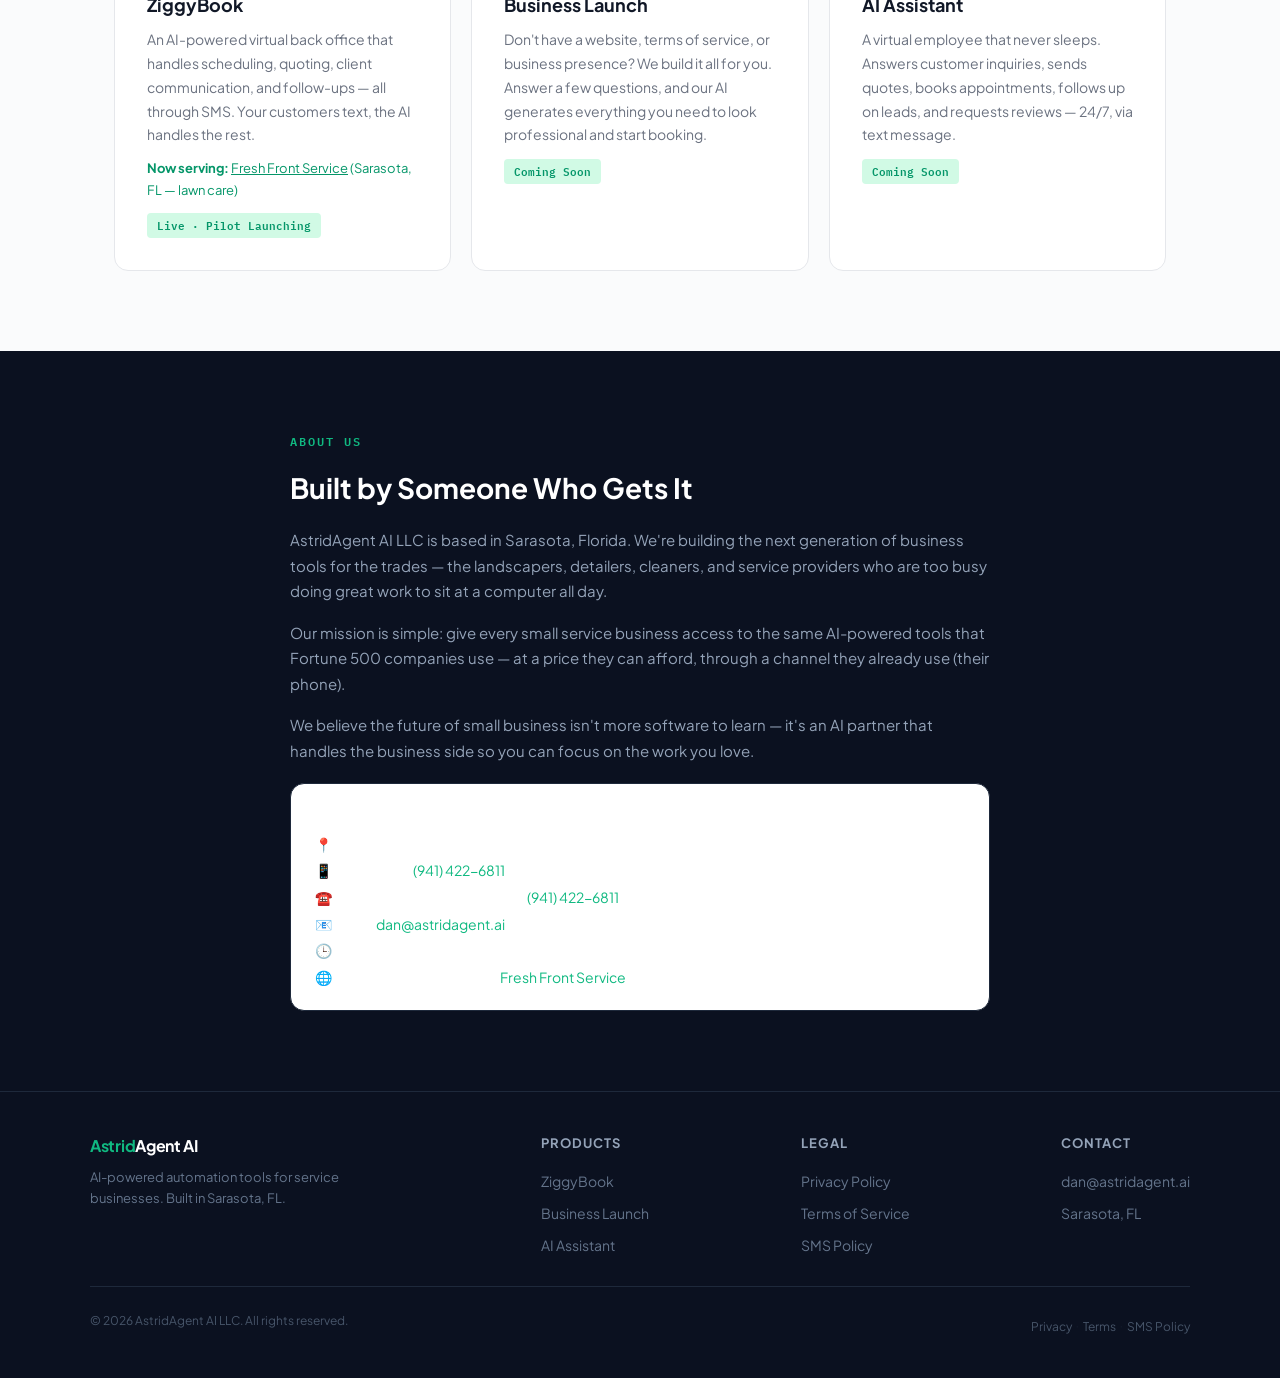
==== commit c0e8d2bf: "Track A: ZiggyBook card to Live + Now-Serving Fresh Front + tighten SMS CTA copy A2P 10DLC campaign " ====
--- a/index.html
+++ b/index.html
@@ -103,7 +103,7 @@
 <div class="cta-card">
 <div class="sec-l" style="text-align:center;justify-content:center">See Ziggy in action</div>
 <h2 style="text-align:center">Try the AI on a real phone number</h2>
-<p style="margin:0 auto 8px;max-width:480px">Want to feel how an AI SMS back office works? Text <strong>DEMO</strong> to <strong>(941) 422-6811</strong>. You&rsquo;ll be chatting with Ziggy in seconds &mdash; no signup, no commitment.</p>
+<p style="margin:0 auto 8px;max-width:480px">This is the production AI booking assistant our customer businesses use day-to-day. Text <strong>DEMO</strong> to <strong>(941) 422-6811</strong> to chat with Ziggy on a live ZiggyBook number &mdash; same platform Fresh Front Service uses for real bookings.</p>
 <a href="sms:+19414226811?body=DEMO" class="cta-number">&#128241; (941) 422-6811</a>
 <p class="disclosure">Message frequency varies by how often you interact with us &mdash; typically 0&ndash;5 messages per demo. Message and data rates may apply. Reply <strong>STOP</strong> to opt out, <strong>HELP</strong> for help. See <a href="/sms-consent.html">SMS Messaging Policy</a> for details.</p>
 </div>
@@ -113,7 +113,7 @@
 <h2>Built for Businesses That Work with Their Hands</h2>
 <p>We create AI tools specifically designed for service businesses — landscapers, cleaners, detailers, dog walkers, and more.</p>
 <div class="pg">
-<div class="pc"><div class="pi g">📋</div><h3>ZiggyBook</h3><p>An AI-powered virtual back office that handles scheduling, quoting, client communication, and follow-ups — all through SMS. Your customers text, the AI handles the rest.</p><span class="pt">Coming Soon</span></div>
+<div class="pc"><div class="pi g">📋</div><h3>ZiggyBook</h3><p>An AI-powered virtual back office that handles scheduling, quoting, client communication, and follow-ups — all through SMS. Your customers text, the AI handles the rest.</p><p style="font-size:13px;color:var(--green-d);margin-top:10px"><strong>Now serving:</strong> <a href="https://freshfrontservice.com" target="_blank" rel="noopener" style="color:var(--green-d)">Fresh Front Service</a> (Sarasota, FL — lawn care)</p><span class="pt">Live · Pilot Launching</span></div>
 <div class="pc"><div class="pi b">🌐</div><h3>Business Launch</h3><p>Don't have a website, terms of service, or business presence? We build it all for you. Answer a few questions, and our AI generates everything you need to look professional and start booking.</p><span class="pt">Coming Soon</span></div>
 <div class="pc"><div class="pi p">🤖</div><h3>AI Assistant</h3><p>A virtual employee that never sleeps. Answers customer inquiries, sends quotes, books appointments, follows up on leads, and requests reviews — 24/7, via text message.</p><span class="pt">Coming Soon</span></div>
 </div>
